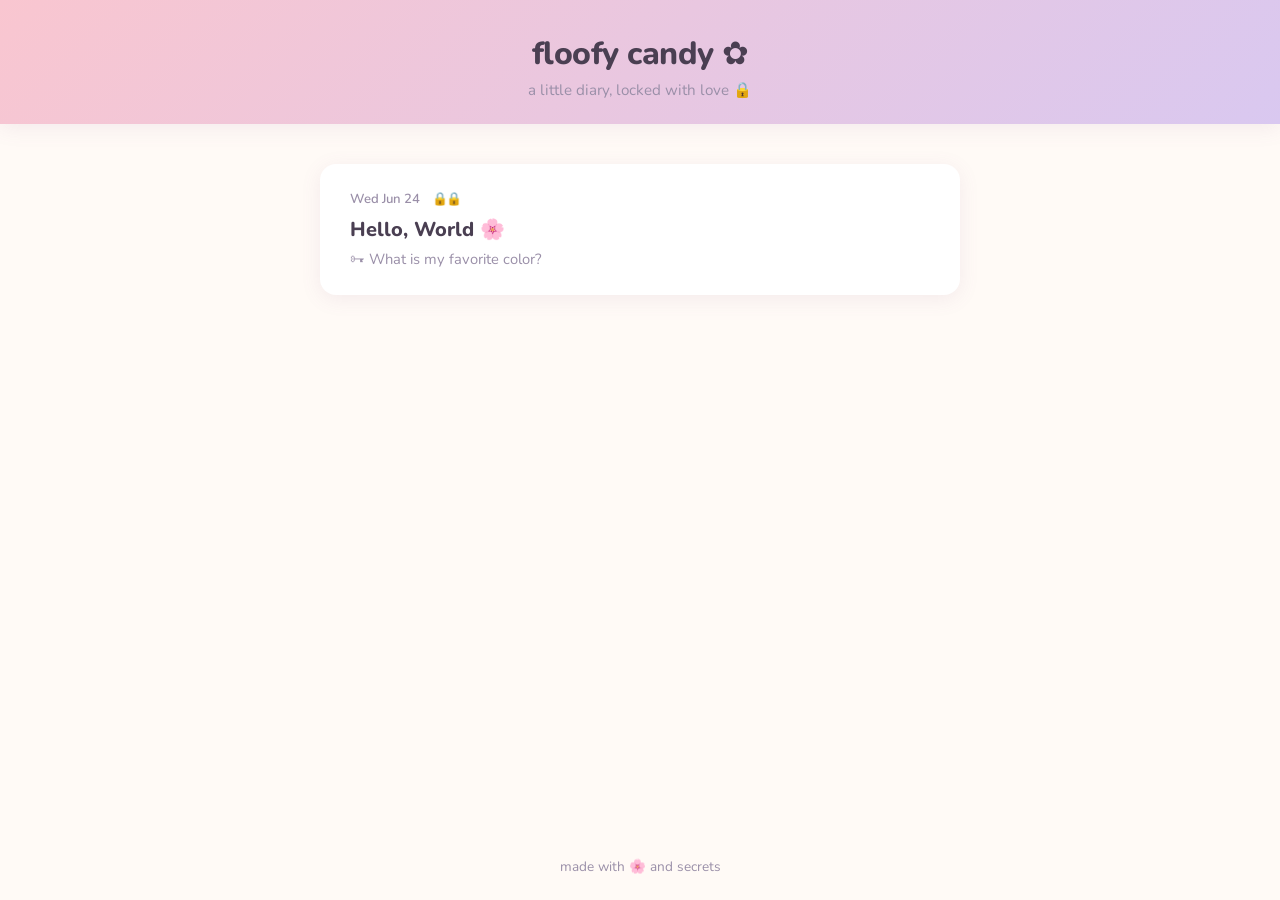
==== index.html @ 63208a11 "deploy: 2026-06-26 21:47 UTC" ====
<!DOCTYPE html>
<html lang="en">
<head>
  <meta charset="UTF-8" />
  <meta name="viewport" content="width=device-width, initial-scale=1.0" />
  <title>floofy candy ✿</title>
  <link rel="preconnect" href="https://fonts.googleapis.com" />
  <link rel="preconnect" href="https://fonts.gstatic.com" crossorigin />
  <link href="https://fonts.googleapis.com/css2?family=Nunito:wght@400;600;700;800&display=swap" rel="stylesheet" />
  <link rel="stylesheet" href="styles/main.css" />
</head>
<body>
  <header class="site-header">
    <div class="header-inner">
      <h1 class="site-title">floofy candy ✿</h1>
      <p class="site-subtitle">a little diary, locked with love 🔒</p>
    </div>
  </header>

  <main class="home-main">
    <div class="post-list">
      
    <article class="post-card privacy-2">
      <a href="posts/2026-06-25-first-post/" class="post-link">
        <div class="post-meta">
          <span class="post-date">Wed Jun 24</span>
          <span class="privacy-badge" title="Friends">
            🔒🔒
          </span>
        </div>
        <h2 class="post-title">Hello, World 🌸</h2>
        <p class="post-question">🗝 What is my favorite color?</p>
      </a>
    </article>
  
    </div>
  </main>

  <footer class="site-footer">
    <p>made with 🌸 and secrets</p>
  </footer>
</body>
</html>
---- styles/main.css ----
/* ── Reset & base ── */
*, *::before, *::after { box-sizing: border-box; margin: 0; padding: 0; }

:root {
  --pink:      #f9c6d0;
  --pink-dark: #e89aaa;
  --lavender:  #d9c8f0;
  --mint:      #c8f0e2;
  --cream:     #fffaf6;
  --text:      #4a3f52;
  --muted:     #9a8fa8;
  --card-bg:   #ffffff;
  --radius:    16px;
  --shadow:    0 4px 20px rgba(150, 100, 150, 0.10);
  --font:      'Nunito', system-ui, sans-serif;
}

body {
  font-family: var(--font);
  background: var(--cream);
  color: var(--text);
  min-height: 100vh;
  display: flex;
  flex-direction: column;
}

a { color: var(--pink-dark); text-decoration: none; }
a:hover { text-decoration: underline; }

/* ── Header ── */
.site-header {
  background: linear-gradient(135deg, var(--pink) 0%, var(--lavender) 100%);
  padding: 2rem 1.5rem 1.5rem;
  text-align: center;
  box-shadow: var(--shadow);
}
.header-inner { max-width: 680px; margin: 0 auto; position: relative; }
.site-title { font-size: 2rem; font-weight: 800; color: var(--text); letter-spacing: -0.5px; }
.site-subtitle { font-size: 0.95rem; color: var(--muted); margin-top: 0.3rem; }
.back-link {
  position: absolute;
  left: 0; top: 0;
  font-size: 0.9rem;
  color: var(--text);
  opacity: 0.7;
}
.back-link:hover { opacity: 1; text-decoration: none; }

/* ── Home page ── */
.home-main { flex: 1; max-width: 680px; margin: 2.5rem auto; padding: 0 1.25rem; width: 100%; }

.post-list { display: flex; flex-direction: column; gap: 1.25rem; }

.post-card {
  background: var(--card-bg);
  border-radius: var(--radius);
  box-shadow: var(--shadow);
  transition: transform 0.18s ease, box-shadow 0.18s ease;
  overflow: hidden;
  border: 2px solid transparent;
}
.post-card:hover {
  transform: translateY(-3px);
  box-shadow: 0 8px 30px rgba(150, 100, 150, 0.18);
  border-color: var(--pink);
}
.post-link { display: block; padding: 1.5rem 1.75rem; color: inherit; }
.post-link:hover { text-decoration: none; }

.post-meta { display: flex; align-items: center; gap: 0.75rem; margin-bottom: 0.5rem; }
.post-date { font-size: 0.82rem; color: var(--muted); font-weight: 600; }
.privacy-badge { font-size: 0.8rem; letter-spacing: -2px; }

.post-title { font-size: 1.25rem; font-weight: 800; margin-bottom: 0.4rem; color: var(--text); }
.post-question { font-size: 0.92rem; color: var(--muted); }

.no-posts { text-align: center; color: var(--muted); padding: 3rem 0; font-size: 1.1rem; }

/* ── Post page ── */
.post-main { flex: 1; max-width: 680px; margin: 2.5rem auto; padding: 0 1.25rem 6rem; width: 100%; }

.post-header { margin-bottom: 2rem; }
.post-header .post-title { font-size: 2rem; font-weight: 800; line-height: 1.2; }

/* Lock card */
.lock-section { display: flex; justify-content: center; margin: 3rem 0; }
.lock-card {
  background: var(--card-bg);
  border-radius: var(--radius);
  box-shadow: var(--shadow);
  padding: 2.5rem 2rem;
  text-align: center;
  max-width: 440px;
  width: 100%;
  border: 2px solid var(--lavender);
}
.lock-icon { font-size: 3rem; margin-bottom: 1rem; }
.lock-question { font-size: 1.1rem; font-weight: 700; margin-bottom: 0.5rem; }
.hint { font-size: 0.87rem; color: var(--muted); margin-bottom: 1.25rem; }

#unlock-form { display: flex; gap: 0.5rem; margin-top: 1.25rem; flex-wrap: wrap; }
#answer-input {
  flex: 1 1 200px;
  padding: 0.65rem 1rem;
  border: 2px solid var(--lavender);
  border-radius: 999px;
  font-family: var(--font);
  font-size: 1rem;
  outline: none;
  color: var(--text);
  background: var(--cream);
  transition: border-color 0.15s;
}
#answer-input:focus { border-color: var(--pink-dark); }

#unlock-form button {
  padding: 0.65rem 1.4rem;
  background: linear-gradient(135deg, var(--pink), var(--lavender));
  border: none;
  border-radius: 999px;
  font-family: var(--font);
  font-size: 1rem;
  font-weight: 700;
  cursor: pointer;
  color: var(--text);
  transition: opacity 0.15s;
}
#unlock-form button:hover { opacity: 0.85; }
#unlock-form button:disabled { opacity: 0.5; cursor: default; }

.error-msg { color: #c0647a; font-size: 0.9rem; margin-top: 0.9rem; min-height: 1.2em; }

/* ── Post content ── */
.post-content { line-height: 1.75; font-size: 1.05rem; }
.post-content h1, .post-content h2, .post-content h3 {
  font-weight: 800; margin: 2rem 0 0.75rem; line-height: 1.2;
}
.post-content h1 { font-size: 1.7rem; }
.post-content h2 { font-size: 1.35rem; }
.post-content h3 { font-size: 1.1rem; }
.post-content p { margin-bottom: 1.1rem; }
.post-content ul, .post-content ol { margin: 0.75rem 0 1rem 1.5rem; }
.post-content li { margin-bottom: 0.35rem; }
.post-content strong { font-weight: 700; }
.post-content em { font-style: italic; }
.post-content blockquote {
  border-left: 4px solid var(--lavender);
  padding: 0.5rem 1rem;
  color: var(--muted);
  margin: 1.25rem 0;
  background: var(--cream);
  border-radius: 0 var(--radius) var(--radius) 0;
}

.post-content figure {
  margin: 2rem 0;
  text-align: center;
}
.post-content figure img {
  max-width: 100%;
  border-radius: var(--radius);
  box-shadow: var(--shadow);
}
.post-content figcaption {
  font-size: 0.87rem;
  color: var(--muted);
  margin-top: 0.5rem;
  font-style: italic;
}

/* ── Music bar ── */
.music-bar {
  position: fixed;
  bottom: 0; left: 0; right: 0;
  background: linear-gradient(135deg, var(--pink) 0%, var(--lavender) 100%);
  padding: 0.6rem 1.25rem;
  display: flex;
  align-items: center;
  gap: 0.75rem;
  box-shadow: 0 -4px 16px rgba(150, 100, 150, 0.15);
  z-index: 100;
}
.play-btn {
  background: white;
  border: none;
  border-radius: 50%;
  width: 36px; height: 36px;
  font-size: 1rem;
  cursor: pointer;
  display: flex; align-items: center; justify-content: center;
  flex-shrink: 0;
  box-shadow: 0 2px 8px rgba(0,0,0,0.12);
  transition: transform 0.12s;
}
.play-btn:hover { transform: scale(1.1); }
.time { font-size: 0.78rem; color: var(--text); font-weight: 600; white-space: nowrap; }
.seek {
  flex: 1;
  accent-color: var(--pink-dark);
  height: 4px;
  cursor: pointer;
}
.volume {
  width: 70px;
  accent-color: var(--pink-dark);
  height: 4px;
  cursor: pointer;
}
.vol-icon { font-size: 0.9rem; }

/* ── Utilities ── */
.hidden { display: none !important; }

/* ── Footer ── */
.site-footer { text-align: center; padding: 1.5rem; color: var(--muted); font-size: 0.85rem; }

/* ── Responsive ── */
@media (max-width: 500px) {
  .site-title { font-size: 1.5rem; }
  .post-header .post-title { font-size: 1.5rem; }
  .lock-card { padding: 2rem 1.25rem; }
  #unlock-form { flex-direction: column; }
  .music-bar { gap: 0.5rem; }
  .volume { width: 50px; }
}
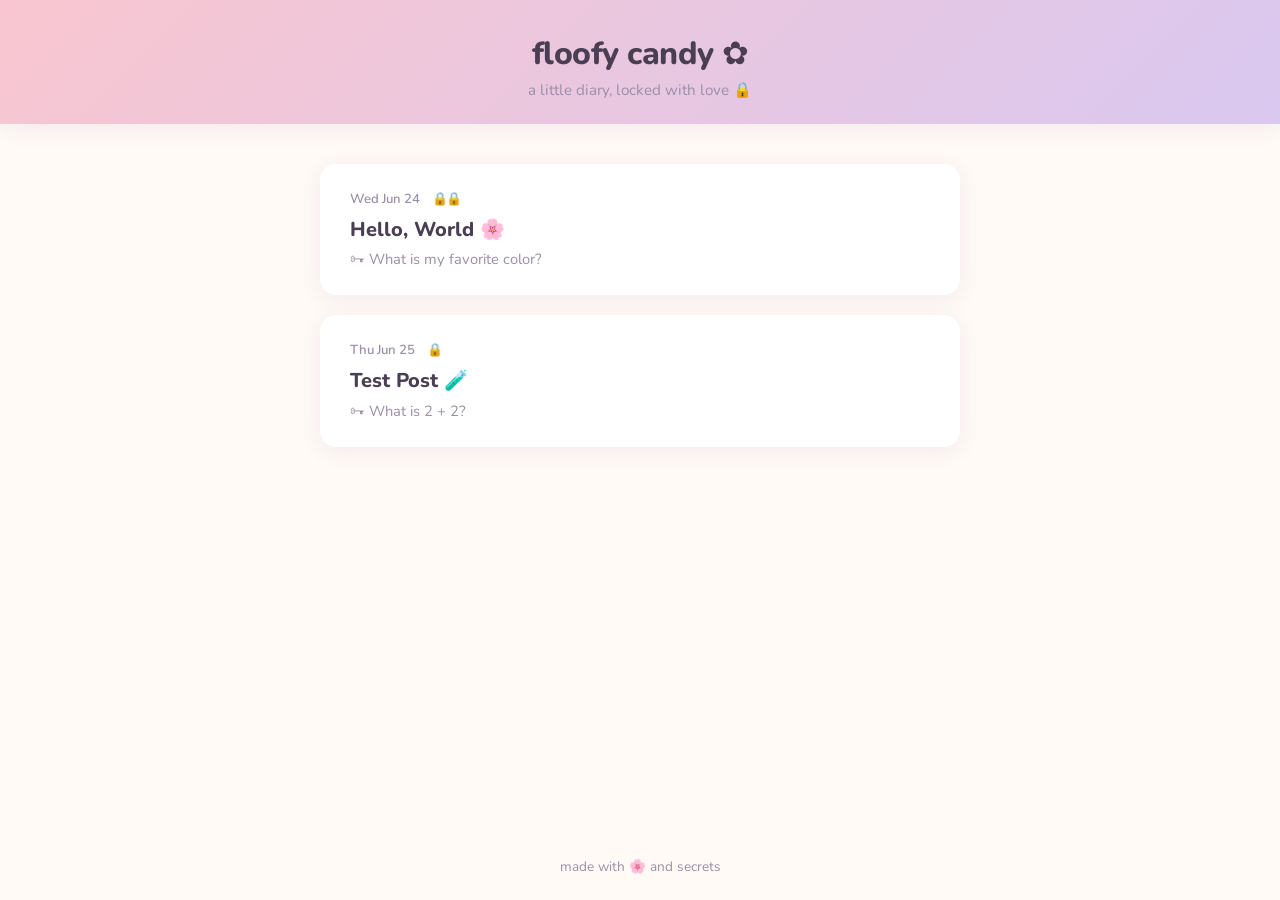
==== commit 57a246a3: "deploy: 2026-06-26 21:49 UTC" ====
--- a/index.html
+++ b/index.html
@@ -33,6 +33,20 @@
       </a>
     </article>
   
+
+    <article class="post-card privacy-1">
+      <a href="posts/2026-06-26-test-post/" class="post-link">
+        <div class="post-meta">
+          <span class="post-date">Thu Jun 25</span>
+          <span class="privacy-badge" title="Public">
+            🔒
+          </span>
+        </div>
+        <h2 class="post-title">Test Post 🧪</h2>
+        <p class="post-question">🗝 What is 2 + 2?</p>
+      </a>
+    </article>
+  
     </div>
   </main>
 
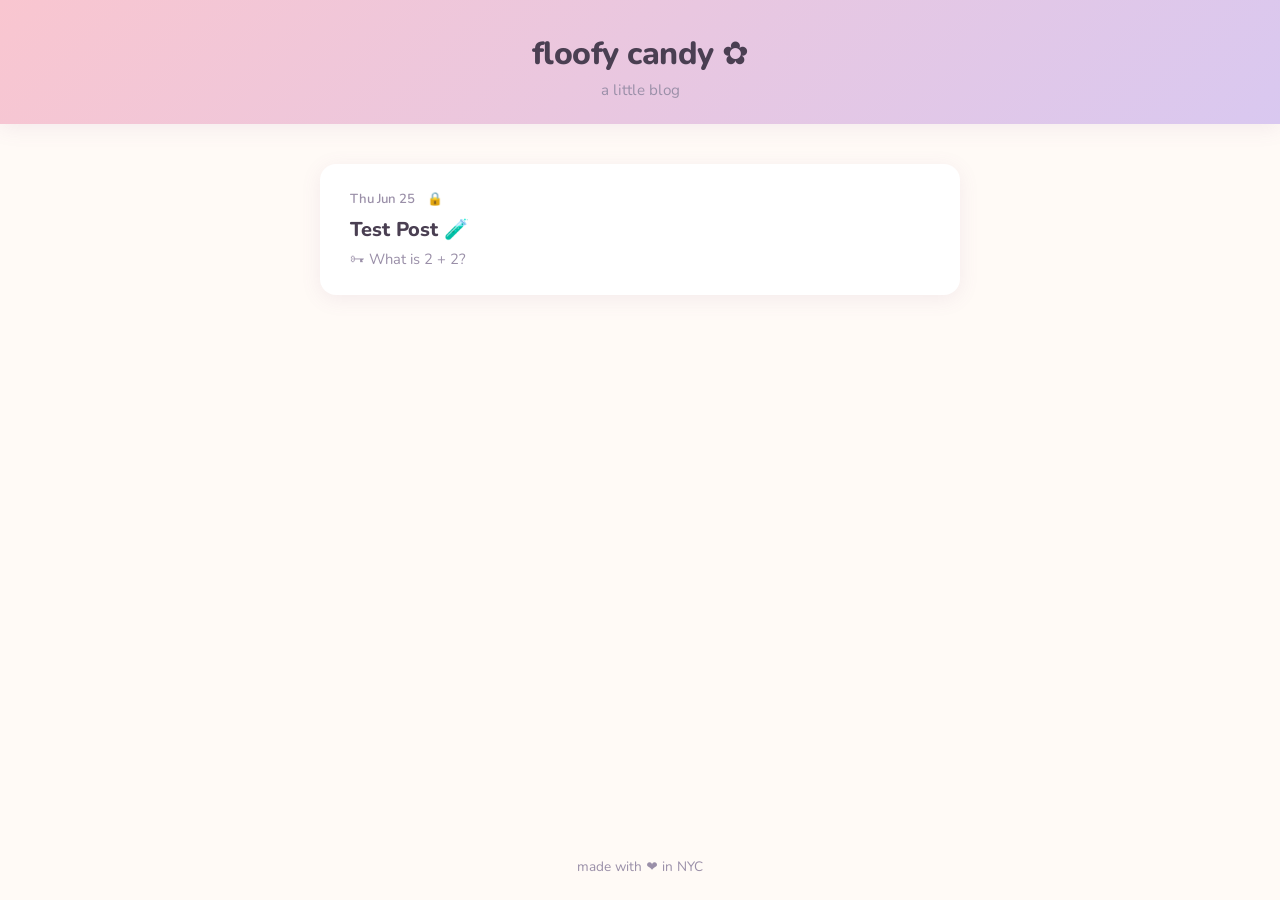
==== commit 2e33ab57: "deploy: 2026-06-26 22:19 UTC" ====
--- a/index.html
+++ b/index.html
@@ -13,27 +13,13 @@
   <header class="site-header">
     <div class="header-inner">
       <h1 class="site-title">floofy candy ✿</h1>
-      <p class="site-subtitle">a little diary, locked with love 🔒</p>
+      <p class="site-subtitle">a little blog</p>
     </div>
   </header>
 
   <main class="home-main">
     <div class="post-list">
       
-    <article class="post-card privacy-2">
-      <a href="posts/2026-06-25-first-post/" class="post-link">
-        <div class="post-meta">
-          <span class="post-date">Wed Jun 24</span>
-          <span class="privacy-badge" title="Friends">
-            🔒🔒
-          </span>
-        </div>
-        <h2 class="post-title">Hello, World 🌸</h2>
-        <p class="post-question">🗝 What is my favorite color?</p>
-      </a>
-    </article>
-  
-
     <article class="post-card privacy-1">
       <a href="posts/2026-06-26-test-post/" class="post-link">
         <div class="post-meta">
@@ -51,7 +37,7 @@
   </main>
 
   <footer class="site-footer">
-    <p>made with 🌸 and secrets</p>
+    <p>made with ❤️ in NYC</p>
   </footer>
 </body>
 </html>
